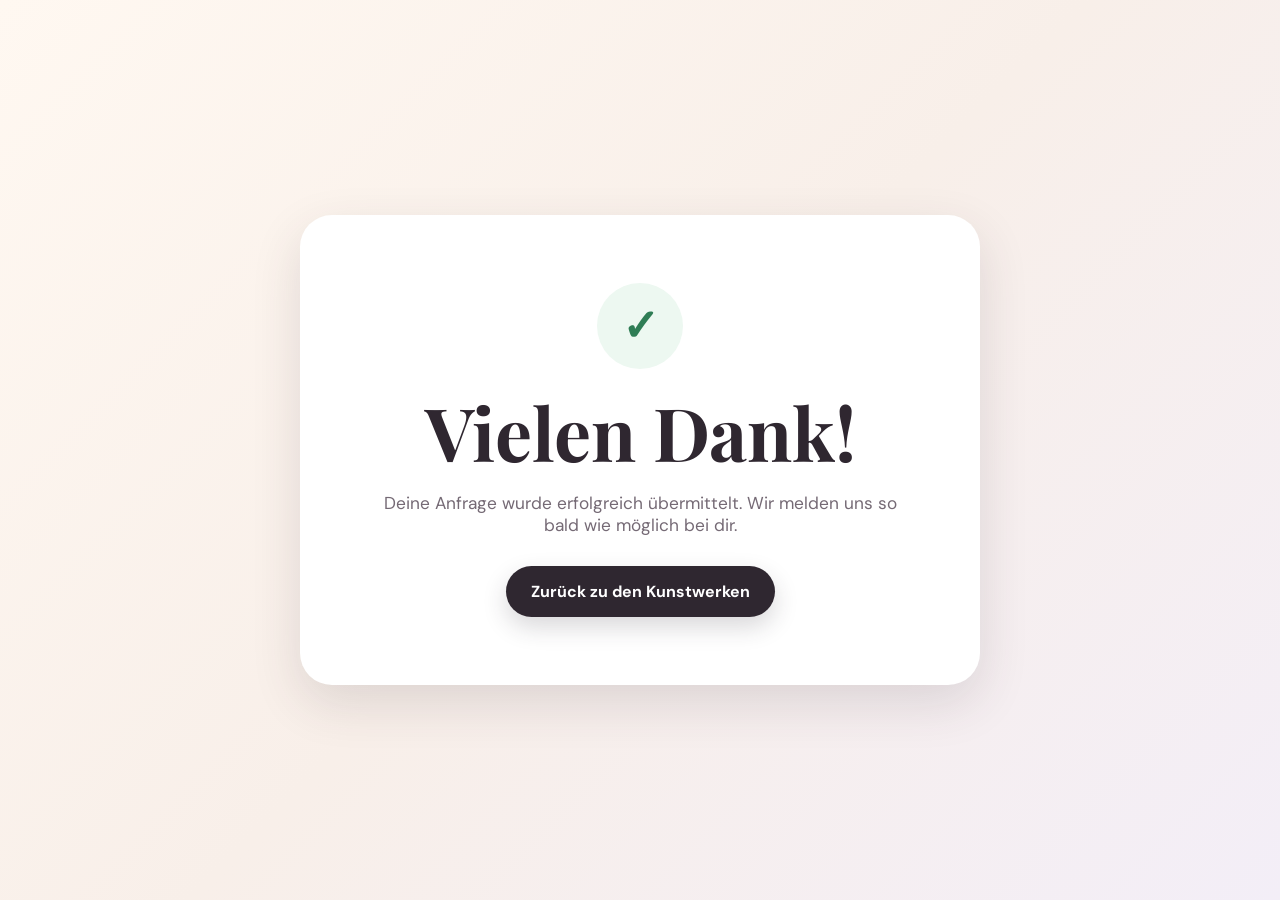
==== danke.html @ 538dd956 "Add confirmation page for contact requests" ====
<!DOCTYPE html>
<html lang="de-AT">
<head>
  <meta charset="UTF-8" />
  <meta name="viewport" content="width=device-width, initial-scale=1.0" />
  <meta name="robots" content="noindex, follow" />
  <title>Vielen Dank | Adrianas Atelier</title>
  <link rel="preconnect" href="https://fonts.googleapis.com" />
  <link rel="preconnect" href="https://fonts.gstatic.com" crossorigin />
  <link href="https://fonts.googleapis.com/css2?family=DM+Sans:wght@400;500;600;700&family=Playfair+Display:ital,wght@0,600;1,600&display=swap" rel="stylesheet" />
  <style>
    :root { --ink:#2f2730; --muted:#756a75; --rose-dark:#bc6f7a; --success:#2f7d55; --success-bg:#edf8f1; }
    * { box-sizing:border-box; }
    body { margin:0; min-height:100vh; display:grid; place-items:center; padding:24px; font-family:"DM Sans",sans-serif; color:var(--ink); background:linear-gradient(135deg,#fff8f1 0%,#f8efe9 50%,#f3eef7 100%); }
    main { width:min(680px,100%); background:white; border-radius:32px; padding:clamp(34px,7vw,68px); text-align:center; box-shadow:0 18px 50px rgba(66,47,62,.14); }
    .icon { width:86px; height:86px; margin:0 auto 24px; display:grid; place-items:center; border-radius:50%; background:var(--success-bg); color:var(--success); font-size:44px; font-weight:700; }
    h1 { margin:0; font-family:"Playfair Display",serif; font-size:clamp(2.5rem,7vw,4.6rem); line-height:1.05; }
    p { margin:22px auto 30px; max-width:520px; color:var(--muted); font-size:1.08rem; }
    a { display:inline-flex; align-items:center; justify-content:center; padding:15px 25px; border-radius:999px; background:var(--ink); color:white; text-decoration:none; font-weight:700; box-shadow:0 10px 24px rgba(47,39,48,.18); }
  </style>
</head>
<body>
  <main>
    <div class="icon" aria-hidden="true">✓</div>
    <h1>Vielen Dank!</h1>
    <p>Deine Anfrage wurde erfolgreich übermittelt. Wir melden uns so bald wie möglich bei dir.</p>
    <a href="https://adrianas-atelier.com/#werke">Zurück zu den Kunstwerken</a>
  </main>
</body>
</html>
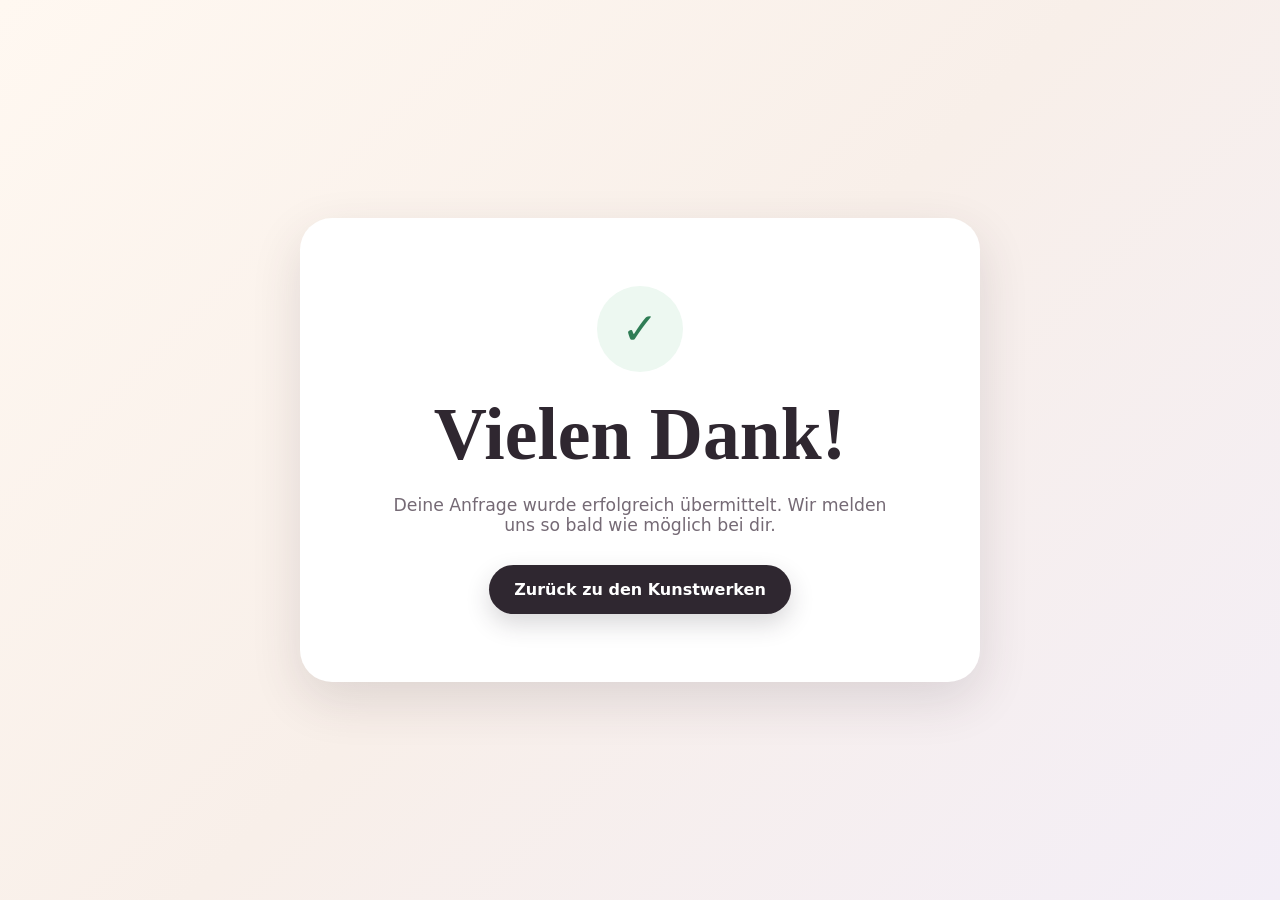
==== commit ffc63579: "Remove external fonts from thank-you page" ====
--- a/danke.html
+++ b/danke.html
@@ -3,18 +3,16 @@
 <head>
   <meta charset="UTF-8" />
   <meta name="viewport" content="width=device-width, initial-scale=1.0" />
-  <meta name="robots" content="noindex, follow" />
+  <meta name="robots" content="noindex, noarchive, nosnippet" />
+  <meta name="referrer" content="no-referrer" />
   <title>Vielen Dank | Adrianas Atelier</title>
-  <link rel="preconnect" href="https://fonts.googleapis.com" />
-  <link rel="preconnect" href="https://fonts.gstatic.com" crossorigin />
-  <link href="https://fonts.googleapis.com/css2?family=DM+Sans:wght@400;500;600;700&family=Playfair+Display:ital,wght@0,600;1,600&display=swap" rel="stylesheet" />
   <style>
-    :root { --ink:#2f2730; --muted:#756a75; --rose-dark:#bc6f7a; --success:#2f7d55; --success-bg:#edf8f1; }
+    :root { --ink:#2f2730; --muted:#756a75; --success:#2f7d55; --success-bg:#edf8f1; }
     * { box-sizing:border-box; }
-    body { margin:0; min-height:100vh; display:grid; place-items:center; padding:24px; font-family:"DM Sans",sans-serif; color:var(--ink); background:linear-gradient(135deg,#fff8f1 0%,#f8efe9 50%,#f3eef7 100%); }
+    body { margin:0; min-height:100vh; display:grid; place-items:center; padding:24px; font-family:ui-sans-serif,system-ui,-apple-system,BlinkMacSystemFont,"Segoe UI",sans-serif; color:var(--ink); background:linear-gradient(135deg,#fff8f1 0%,#f8efe9 50%,#f3eef7 100%); }
     main { width:min(680px,100%); background:white; border-radius:32px; padding:clamp(34px,7vw,68px); text-align:center; box-shadow:0 18px 50px rgba(66,47,62,.14); }
     .icon { width:86px; height:86px; margin:0 auto 24px; display:grid; place-items:center; border-radius:50%; background:var(--success-bg); color:var(--success); font-size:44px; font-weight:700; }
-    h1 { margin:0; font-family:"Playfair Display",serif; font-size:clamp(2.5rem,7vw,4.6rem); line-height:1.05; }
+    h1 { margin:0; font-family:Georgia,"Times New Roman",serif; font-size:clamp(2.5rem,7vw,4.6rem); line-height:1.05; }
     p { margin:22px auto 30px; max-width:520px; color:var(--muted); font-size:1.08rem; }
     a { display:inline-flex; align-items:center; justify-content:center; padding:15px 25px; border-radius:999px; background:var(--ink); color:white; text-decoration:none; font-weight:700; box-shadow:0 10px 24px rgba(47,39,48,.18); }
   </style>
